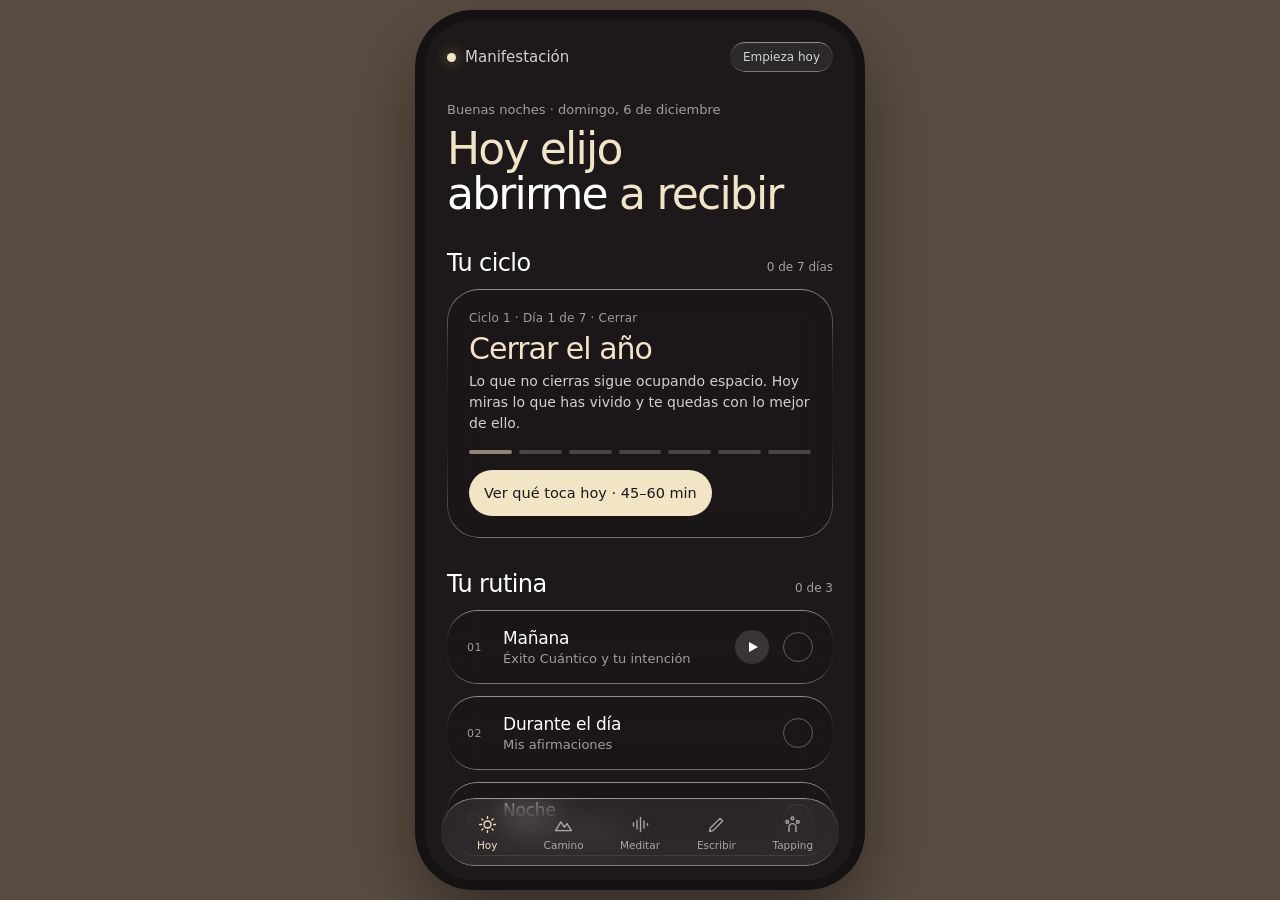
==== index.html @ 97fb7896 "Add files via upload" ====
<!doctype html>
<html lang="es">
<head>
<meta charset="utf-8">
<meta name="viewport" content="width=device-width, initial-scale=1, viewport-fit=cover">
<title>Manifestación</title>
<meta name="theme-color" content="#1d191a">
<meta name="apple-mobile-web-app-capable" content="yes">
<meta name="mobile-web-app-capable" content="yes">
<meta name="apple-mobile-web-app-status-bar-style" content="black-translucent">
<meta name="apple-mobile-web-app-title" content="Manifestación">
<link rel="manifest" href="manifest.webmanifest">
<link rel="apple-touch-icon" href="icons/apple-touch-icon.png">
<link rel="icon" href="icons/icon-192.png">
<link rel="stylesheet" href="fonts.css">
<link rel="stylesheet" href="styles.css">
</head>
<body>
<div class="app" id="app">

  <video class="bg on" id="v-hoy" data-src="media/hoy.mp4" poster="media/hoy.jpg" muted loop playsinline preload="none"></video>
  <video class="bg" id="v-camino" data-src="media/camino.mp4" poster="media/camino.jpg" muted loop playsinline preload="none"></video>
  <video class="bg" id="v-meditar" data-src="media/meditar.mp4" poster="media/meditar.jpg" muted loop playsinline preload="none"></video>
  <video class="bg" id="v-escribir" data-src="media/escribir.mp4" poster="media/escribir.jpg" muted loop playsinline preload="none"></video>
  <div class="shade"></div>

  <!-- HOY -->
  <section class="screen on" id="hoy">
    <div class="top"><div class="brand"><i></i>Manifestación</div><div class="pill glass" id="racha">Empieza hoy</div></div>
    <div class="eyebrow" id="fecha"></div>
    <h1>Hoy elijo<br><em>abrirme</em> a recibir</h1>

    <div class="sec"><b>Tu ciclo</b><span id="ciclo-meta"></span></div>
    <div id="cyc-card"></div>

    <div class="sec"><b>Tu rutina</b><span id="cuenta">0 de 3</span></div>
    <div class="card glass" data-r="manana">
      <span class="num">01</span>
      <div class="grow"><h3>Mañana</h3><p>Éxito Cuántico y tu intención</p></div>
      <button class="mini-play" id="hoy-play" aria-label="Reproducir Éxito Cuántico"><svg viewBox="0 0 12 12"><path d="M2 1l9 5-9 5z"/></svg></button>
      <button class="tick" data-tick="0" aria-label="Marcar mañana"><svg viewBox="0 0 24 24" fill="none" stroke-width="3" stroke-linecap="round" stroke-linejoin="round"><path d="M5 12l5 5 9-10"/></svg></button>
    </div>
    <div class="card glass" data-r="dia">
      <span class="num">02</span>
      <div class="grow"><h3>Durante el día</h3><p>Mis afirmaciones</p></div>
      <button class="tick" data-tick="1" aria-label="Marcar día"><svg viewBox="0 0 24 24" fill="none" stroke-width="3" stroke-linecap="round" stroke-linejoin="round"><path d="M5 12l5 5 9-10"/></svg></button>
    </div>
    <div class="card glass" data-r="noche">
      <span class="num">03</span>
      <div class="grow"><h3>Noche</h3><p>Tapping y gratitud</p></div>
      <button class="tick" data-tick="2" aria-label="Marcar noche"><svg viewBox="0 0 24 24" fill="none" stroke-width="3" stroke-linecap="round" stroke-linejoin="round"><path d="M5 12l5 5 9-10"/></svg></button>
    </div>

    <div class="slide glass" id="slide">
      <div class="lab" id="slab">Desliza para cerrar el día</div>
      <div class="thumb" id="thumb"><svg viewBox="0 0 24 24" fill="none" stroke-width="2" stroke-linecap="round" stroke-linejoin="round"><path d="M5 12h14M13 6l6 6-6 6"/></svg></div>
      <div class="chev"><svg viewBox="0 0 24 24" fill="none" stroke-width="2.2" stroke-linecap="round"><path d="M9 6l6 6-6 6"/></svg><svg viewBox="0 0 24 24" fill="none" stroke-width="2.2" stroke-linecap="round"><path d="M9 6l6 6-6 6"/></svg><svg viewBox="0 0 24 24" fill="none" stroke-width="2.2" stroke-linecap="round"><path d="M9 6l6 6-6 6"/></svg></div>
    </div>
  </section>

  <!-- CAMINO -->
  <section class="screen" id="camino">
    <div class="top"><div class="brand"><i></i>Mi camino</div><div class="pill glass" id="stage-pill"></div></div>
    <div class="eyebrow" id="camino-eyebrow">De dentro hacia fuera</div>
    <h1>Siete días,<br>un solo <em>viaje</em></h1>
    <div id="camino-list"></div>
  </section>

  <!-- MEDITAR -->
  <section class="screen" id="meditar">
    <div class="top"><div class="brand"><i></i>Meditar</div><div class="pill glass" id="med-hoy">Hoy: 0</div></div>
    <div class="orb-wrap">
      <div class="orb-glow"></div>
      <button class="orb glass" id="orb" aria-label="Reproducir o pausar">
        <svg id="orb-wave" viewBox="0 0 24 24" fill="none" stroke="#fff" stroke-width="2" stroke-linecap="round"><path d="M4 10v4M8 7v10M12 4v16M16 8v8M20 11v2"/></svg>
        <svg id="orb-pause" viewBox="0 0 24 24" fill="#fff" style="display:none"><rect x="6" y="5" width="4" height="14" rx="1.5"/><rect x="14" y="5" width="4" height="14" rx="1.5"/></svg>
      </button>
      <div class="orb-t" id="orbt">Toca para empezar</div>
    </div>
    <div class="now-t" id="now-t">Éxito Cuántico</div>
    <div class="prog" id="prog"><div class="prog-bar"><i id="prog-i"></i></div><div class="prog-t"><span id="t-cur">0:00</span><span id="t-dur">0:00</span></div></div>

    <div class="sec"><b>Biblioteca</b><span id="lib-count"></span></div>
    <div id="lib"></div>
    <button class="add glass" id="add">Añadir mis audios</button>
    <input type="file" id="file" accept="audio/*,.mp3" multiple hidden>
    <p class="note" id="add-note">Elige los MP3 de tu carpeta. Se guardan solo en este dispositivo.</p>
  </section>

  <!-- ESCRIBIR -->
  <section class="screen" id="escribir">
    <div class="top"><div class="brand"><i></i>Mis escritos</div><div class="pill glass" id="esc-pill"></div></div>
    <div class="eyebrow">Lo que has escrito, siempre contigo</div>
    <h1>Tu <em>visión</em></h1>
    <div id="esc-list"></div>
  </section>

  <!-- TAPPING: tu Centro Tapping dentro de la app -->
  <section class="screen" id="tapping">
    <iframe id="tap-frame" title="Centro Tapping" allow="autoplay; fullscreen" referrerpolicy="strict-origin-when-cross-origin"></iframe>
    <a class="tap-out glass" href="https://centrotapping.pages.dev/tapping" target="_blank" rel="noopener">Abrir aparte ↗</a>
  </section>

  <!-- pantalla de un día / de la rutina -->
  <div class="sheet" id="sheet" hidden><div class="sheet-in" id="sheet-in"></div></div>
  <div class="toast" id="toast" hidden></div>

  <!-- reproductor pequeño -->
  <div class="miniplayer glass" id="mp" hidden>
    <button class="mp-btn" id="mp-btn" aria-label="Pausar"><svg id="mp-i" viewBox="0 0 12 12"></svg></button>
    <div class="grow"><b id="mp-t"></b><div class="mp-bar"><i id="mp-i2"></i></div></div>
  </div>

  <nav class="glass" id="nav">
    <button class="on" data-s="hoy"><svg viewBox="0 0 24 24"><circle cx="12" cy="12" r="4"/><path d="M12 3v2M12 19v2M3 12h2M19 12h2M5.6 5.6L7 7M17 17l1.4 1.4M5.6 18.4L7 17M17 7l1.4-1.4"/></svg>Hoy</button>
    <button data-s="camino"><svg viewBox="0 0 24 24"><path d="M3 19l6-10 4 6 3-4 5 8z"/></svg>Camino</button>
    <button data-s="meditar"><svg viewBox="0 0 24 24"><path d="M4 10v4M8 7v10M12 4v16M16 8v8M20 11v2"/></svg>Meditar</button>
    <button data-s="escribir"><svg viewBox="0 0 24 24"><path d="M4 20l4-1 11-11-3-3L5 16z"/></svg>Escribir</button>
    <button data-s="tapping"><svg viewBox="0 0 24 24"><circle cx="12" cy="5" r="1.6"/><circle cx="6" cy="9" r="1.6"/><circle cx="18" cy="9" r="1.6"/><path d="M8 20v-5a4 4 0 018 0v5"/></svg>Tapping</button>
  </nav>
</div>
<script src="content.js"></script>
<script src="app.js"></script>
</body>
</html>
---- fonts.css ----
@font-face{font-family:'Manrope';font-style:normal;font-weight:300 500;font-display:swap;src:url(fonts/manrope-latin-300.woff2) format('woff2');unicode-range:U+0000-00FF, U+0131, U+0152-0153, U+02BB-02BC, U+02C6, U+02DA, U+02DC, U+0304, U+0308, U+0329, U+2000-206F, U+20AC, U+2122, U+2191, U+2193, U+2212, U+2215, U+FEFF, U+FFFD}
@font-face{font-family:'Manrope';font-style:normal;font-weight:300 500;font-display:swap;src:url(fonts/manrope-latin-ext-300.woff2) format('woff2');unicode-range:U+0100-02BA, U+02BD-02C5, U+02C7-02CC, U+02CE-02D7, U+02DD-02FF, U+0304, U+0308, U+0329, U+1D00-1DBF, U+1E00-1E9F, U+1EF2-1EFF, U+2020, U+20A0-20AB, U+20AD-20C4, U+2113, U+2C60-2C7F, U+A720-A7FF}
---- styles.css ----
:root{
  --bg:#1d191a; --cream:#F1E5C6;
  --t1:#fff; --t2:rgba(255,255,255,.8); --t3:rgba(255,255,255,.58); --t4:rgba(255,255,255,.3);
}
*{box-sizing:border-box;margin:0;padding:0;-webkit-tap-highlight-color:transparent}
html,body{height:100%;background:#5A4C41;font-family:'Manrope',system-ui,-apple-system,sans-serif;color:var(--t1);overscroll-behavior:none}
body{display:flex;justify-content:center;align-items:center}
button{font:inherit;color:inherit}

/* en ordenador se ve dentro de un marco; en el iPhone ocupa toda la pantalla */
.app{position:relative;width:100%;height:100vh;height:100dvh;max-width:430px;overflow:hidden;background:var(--bg)}
@media(min-width:600px){
  .app{height:860px;max-height:96vh;border-radius:48px;box-shadow:0 0 0 10px #151213,0 30px 80px rgba(0,0,0,.5)}
}
.bg{position:absolute;inset:0;width:100%;height:100%;object-fit:cover;opacity:0;transition:opacity .8s ease;background:var(--bg)}
.bg.on{opacity:1}
.shade{position:absolute;inset:0;background:linear-gradient(180deg,rgba(29,25,26,.55) 0%,rgba(29,25,26,.25) 38%,rgba(29,25,26,.8) 100%);pointer-events:none}

.screen{position:absolute;inset:0;padding:calc(env(safe-area-inset-top) + 22px) 22px calc(env(safe-area-inset-bottom) + 112px);display:none;flex-direction:column;overflow-y:auto;scrollbar-width:none;-webkit-overflow-scrolling:touch}
.has-mini .screen{padding-bottom:calc(env(safe-area-inset-bottom) + 178px)}
.screen::-webkit-scrollbar{display:none}
.screen.on{display:flex;animation:up .6s cubic-bezier(.22,1,.36,1) both}
@keyframes up{from{opacity:0;transform:translateY(14px)}to{opacity:1;transform:none}}

/* cristal líquido */
.glass{position:relative;background:rgba(255,255,255,.07);backdrop-filter:blur(14px) saturate(1.2);-webkit-backdrop-filter:blur(14px) saturate(1.2);box-shadow:inset 0 1px 1px rgba(255,255,255,.14)}
.glass::before{content:"";position:absolute;inset:0;border-radius:inherit;padding:1.2px;pointer-events:none;
  background:linear-gradient(180deg,rgba(255,255,255,.45),rgba(255,255,255,.12) 22%,rgba(255,255,255,0) 45%,rgba(255,255,255,0) 60%,rgba(255,255,255,.12) 80%,rgba(255,255,255,.4));
  -webkit-mask:linear-gradient(#000 0 0) content-box,linear-gradient(#000 0 0);-webkit-mask-composite:xor;mask-composite:exclude}
.glass.sel{background:rgba(241,229,198,.17)}

.top{display:flex;justify-content:space-between;align-items:center;margin-bottom:30px;flex:none}
.brand{font-size:15px;color:var(--t2);display:flex;align-items:center;gap:9px}
.brand i{width:9px;height:9px;border-radius:50%;background:var(--cream);box-shadow:0 0 14px rgba(220,200,80,.6)}
.pill{padding:8px 13px;border-radius:99px;font-size:12px;color:var(--t2);font-weight:500}
.eyebrow{font-size:13px;color:var(--t3);margin-bottom:10px}
h1{font-weight:300;font-size:44px;line-height:1.02;letter-spacing:-1.8px;color:var(--cream)}
h1 em{font-style:normal;color:#fff}
.lead{font-size:16px;line-height:1.5;color:var(--t2);margin-top:14px;max-width:320px}
.sec{display:flex;justify-content:space-between;align-items:baseline;margin:32px 0 12px}
.sec b{font-weight:400;font-size:24px;letter-spacing:-.6px}
.sec span{font-size:12px;color:var(--t3)}
.note{font-size:11.5px;color:var(--t3);text-align:center;margin-top:14px;line-height:1.5}
.grow{flex:1;min-width:0}

/* hoy */
.card{border-radius:30px;padding:18px 20px;display:flex;align-items:center;gap:14px;margin-bottom:12px;cursor:pointer;transition:transform .2s,background .3s;flex:none}
.card:active{transform:scale(.98)}
.num{font-size:11px;font-weight:500;color:var(--t3);letter-spacing:.6px;min-width:22px}
.card h3{font-weight:500;font-size:17px;letter-spacing:-.2px}
.card p{font-size:13px;color:var(--t3);margin-top:3px}
.tick{width:30px;height:30px;border-radius:50%;border:1.5px solid var(--t4);background:none;display:grid;place-items:center;transition:.25s;flex:none;cursor:pointer;padding:0}
.card.sel .tick,.tick.on{background:var(--cream);border-color:var(--cream)}
.tick svg{width:13px;height:13px;stroke:#1d191a;opacity:0;transition:.2s}
.card.sel .tick svg,.tick.on svg{opacity:1}
.mini-play{all:unset;width:34px;height:34px;border-radius:50%;background:rgba(255,255,255,.13);display:grid;place-items:center;cursor:pointer;flex:none}
.mini-play svg,.play svg{width:12px;height:12px;fill:#fff;margin-left:2px}

.slide{position:relative;height:58px;border-radius:99px;margin-top:20px;flex:none;touch-action:none;user-select:none;-webkit-user-select:none}
.slide .lab{position:absolute;inset:0;display:grid;place-items:center;font-size:14px;font-weight:500;color:var(--t3);padding-left:34px}
.thumb{position:absolute;left:7px;top:7px;width:44px;height:44px;border-radius:50%;background:#fff;display:grid;place-items:center;cursor:grab;transition:transform .3s cubic-bezier(.22,1,.36,1),left .3s cubic-bezier(.22,1,.36,1)}
.thumb.drag{transition:none}
.thumb svg{width:18px;height:18px;stroke:#2a2526}
.chev{position:absolute;right:18px;top:0;bottom:0;display:flex;align-items:center;pointer-events:none}
.chev svg{width:14px;height:14px;stroke:#fff}
.chev svg:nth-child(1){opacity:.35}.chev svg:nth-child(2){opacity:.5}.chev svg:nth-child(3){opacity:.7}
.slide.done .lab{color:var(--cream);padding:0}
.slide.done .thumb{transform:none;left:calc(100% - 51px);pointer-events:none}
.slide.done .chev{display:none}
.slide.done{cursor:pointer}

/* camino */
.stage{border-radius:32px;padding:20px 22px;margin-bottom:12px;display:flex;gap:18px;align-items:flex-start;cursor:pointer;transition:opacity .3s,background .3s;flex:none}
.stage .big{font-weight:300;font-size:38px;letter-spacing:-1.5px;color:var(--cream);line-height:1}
.stage h3{font-weight:500;font-size:18px;letter-spacing:-.3px}
.stage p{font-size:13px;line-height:1.45;color:var(--t2);margin-top:5px}
.stage.now{background:rgba(241,229,198,.16)}
.stage.dim{opacity:.62}
.tag{display:inline-block;margin-top:10px;font-size:11px;font-weight:500;color:#1d191a;background:var(--cream);padding:5px 10px;border-radius:99px}
.tag.done{background:rgba(255,255,255,.14);color:var(--t2)}
.chips{display:flex;flex-wrap:wrap;gap:6px;margin-top:10px}
.chip{all:unset;font-size:11.5px;font-weight:500;padding:6px 11px;border-radius:99px;background:rgba(255,255,255,.12);color:var(--t2);cursor:pointer}
.chip.off{opacity:.45}

/* meditar */
.orb-wrap{display:flex;flex-direction:column;align-items:center;margin:6px 0 6px;position:relative;flex:none}
.orb-glow{position:absolute;width:260px;height:200px;top:-34px;background:radial-gradient(ellipse at center,rgba(220,200,80,.5) 0%,rgba(180,160,40,.2) 40%,transparent 70%);animation:breathe 5s ease-in-out infinite;pointer-events:none}
@keyframes breathe{50%{transform:scale(1.18);opacity:.75}}
.orb{all:unset;position:relative;width:84px;height:84px;border-radius:50%;display:grid;place-items:center;cursor:pointer;background:rgba(255,255,255,.08);backdrop-filter:blur(14px);-webkit-backdrop-filter:blur(14px);box-shadow:inset 0 1px 1px rgba(255,255,255,.2)}
.orb svg{width:34px;height:34px}
.orb-t{margin-top:14px;font-size:12px;color:var(--t2)}
.now-t{font-weight:300;font-size:26px;letter-spacing:-.8px;text-align:center;margin-top:6px;flex:none}
.prog{margin-top:14px;flex:none}
.prog-bar{height:22px;display:flex;align-items:center;cursor:pointer}
.prog-bar::before{content:"";display:block;width:100%;height:3px;border-radius:3px;background:rgba(255,255,255,.2)}
.prog-bar{position:relative}
.prog-bar i{position:absolute;left:0;top:50%;height:3px;margin-top:-1.5px;border-radius:3px;background:var(--cream);width:0}
.prog-t{display:flex;justify-content:space-between;font-size:11.5px;color:var(--t3)}
.row{display:flex;align-items:center;gap:14px;padding:15px 18px;border-radius:26px;margin-bottom:10px;cursor:pointer;flex:none}
.row.cur{background:rgba(241,229,198,.17)}
.row.off{opacity:.55}
.row h4{font-weight:500;font-size:15px}
.row p{font-size:12px;color:var(--t3);margin-top:2px}
.play{width:34px;height:34px;border-radius:50%;background:rgba(255,255,255,.13);display:grid;place-items:center;flex:none}
.add{all:unset;display:block;text-align:center;margin-top:8px;padding:16px;border-radius:99px;font-size:14px;font-weight:500;color:var(--cream);cursor:pointer;position:relative;flex:none}
.add.glass{background:rgba(255,255,255,.07)}

/* escribir */
.soon{border-radius:30px;padding:22px;margin-top:30px}
.soon h3{font-weight:500;font-size:18px;color:var(--cream);margin-bottom:8px}
.soon p{font-size:14px;line-height:1.55;color:var(--t2)}

/* reproductor pequeño */
.miniplayer.glass{position:absolute;left:16px;right:16px;bottom:calc(env(safe-area-inset-bottom) + 92px);height:56px;border-radius:99px;display:flex;align-items:center;gap:12px;padding:0 10px 0 8px;z-index:19}
.miniplayer[hidden]{display:none}
.mp-btn{all:unset;width:40px;height:40px;border-radius:50%;background:#fff;display:grid;place-items:center;cursor:pointer;flex:none}
.mp-btn svg{width:13px;height:13px;fill:#2a2526}
.miniplayer b{font-weight:500;font-size:13px;display:block;white-space:nowrap;overflow:hidden;text-overflow:ellipsis}
.mp-bar{height:3px;border-radius:3px;background:rgba(255,255,255,.2);margin-top:6px;position:relative}
.mp-bar i{position:absolute;left:0;top:0;bottom:0;border-radius:3px;background:var(--cream);width:0}

/* barra inferior */
nav.glass{position:absolute;left:16px;right:16px;bottom:calc(env(safe-area-inset-bottom) + 14px);height:68px;border-radius:99px;display:flex;justify-content:space-around;align-items:center;z-index:20;padding:0 8px}
nav button{all:unset;flex:1;display:flex;flex-direction:column;align-items:center;gap:4px;font-size:10.5px;font-weight:500;color:var(--t3);cursor:pointer;padding:8px 0;transition:.25s}
nav button svg{width:21px;height:21px;stroke:currentColor;fill:none;stroke-width:1.6;stroke-linecap:round;stroke-linejoin:round}
nav button.on{color:var(--cream)}

/* tarjeta del ciclo */
.cyc{border-radius:32px;padding:22px;cursor:pointer;flex:none}
.cyc .k{font-size:12px;color:var(--t3);font-weight:500;letter-spacing:.2px}
.cyc h2{font-weight:300;font-size:30px;letter-spacing:-1px;color:var(--cream);margin:8px 0 6px;line-height:1.08}
.cyc p{font-size:14px;line-height:1.5;color:var(--t2)}
.dots{display:flex;gap:7px;margin:16px 0 4px}
.dots i{flex:1;height:4px;border-radius:4px;background:rgba(255,255,255,.2)}
.dots i.d{background:var(--cream)}
.dots i.c{background:rgba(241,229,198,.55)}
.btn{all:unset;display:block;text-align:center;margin-top:16px;padding:15px;border-radius:99px;background:var(--cream);color:#1d191a;font-size:14.5px;font-weight:500;cursor:pointer}
.btn.ghost{background:rgba(255,255,255,.12);color:var(--cream)}

/* camino */
.etapa{margin-top:26px}
.etapa h3{font-weight:300;font-size:24px;letter-spacing:-.6px;display:flex;gap:12px;align-items:baseline}
.etapa h3 b{font-weight:300;color:var(--cream);font-size:30px;letter-spacing:-1px}
.etapa>p{font-size:13px;color:var(--t3);margin:4px 0 12px}
.day{display:flex;align-items:center;gap:14px;padding:15px 18px;border-radius:26px;margin-bottom:10px;cursor:pointer}
.day.now{background:rgba(241,229,198,.17)}
.day h4{font-weight:500;font-size:15px}
.day p{font-size:12px;color:var(--t3);margin-top:2px}
.dm{width:30px;height:30px;border-radius:50%;border:1.5px solid var(--t4);display:grid;place-items:center;flex:none;font-size:12px;font-weight:500;color:var(--t2)}
.day.done .dm{background:var(--cream);border-color:var(--cream);color:#1d191a}
.day.now .dm{border-color:var(--cream);color:var(--cream)}

/* escribir */
.vis{border-radius:30px;padding:20px 22px;margin-top:22px}
.vis .it{padding:10px 0;border-bottom:1px solid rgba(255,255,255,.1)}
.vis .it:last-child{border:0;padding-bottom:0}
.vis small{display:block;font-size:11.5px;color:var(--t3);margin-bottom:4px;font-weight:500}
.vis span{font-size:15px;line-height:1.45;color:var(--t1);white-space:pre-wrap}
.vis em{font-style:normal;color:var(--t3);font-size:14px;line-height:1.5}

/* pantalla de un día */
.sheet{position:absolute;inset:0;z-index:40;background:rgba(22,18,19,.95);backdrop-filter:blur(22px);-webkit-backdrop-filter:blur(22px);animation:up .45s cubic-bezier(.22,1,.36,1) both}
.sheet[hidden]{display:none}
.sheet-in{position:absolute;inset:0;overflow-y:auto;padding:calc(env(safe-area-inset-top) + 18px) 22px calc(env(safe-area-inset-bottom) + 40px);-webkit-overflow-scrolling:touch;scrollbar-width:none}
.sheet-in::-webkit-scrollbar{display:none}
.back{all:unset;width:42px;height:42px;border-radius:50%;display:grid;place-items:center;cursor:pointer;position:relative;background:rgba(255,255,255,.08)}
.back svg{width:18px;height:18px;stroke:#fff;fill:none;stroke-width:2;stroke-linecap:round;stroke-linejoin:round}
.sh-top{display:flex;justify-content:space-between;align-items:center;margin-bottom:26px}
.sh-meta{font-size:12px;color:var(--t3);font-weight:500}
.sheet h1{font-size:36px;margin-bottom:12px}
.sh-why{font-size:15px;line-height:1.55;color:var(--t2)}
.sh-prog{display:flex;align-items:center;gap:12px;margin:22px 0 6px;font-size:12px;color:var(--t3)}
.sh-prog .dots{flex:1;margin:0}
.step{border-radius:28px;padding:18px 20px;margin-top:14px}
.step .q{font-size:15.5px;line-height:1.5;font-weight:500;color:var(--t1)}
.step .h{font-size:12.5px;line-height:1.5;color:var(--t3);margin-top:6px}
.step .n{font-size:11px;font-weight:500;color:var(--cream);letter-spacing:.5px;margin-bottom:8px;display:block}
.step textarea{width:100%;margin-top:12px;min-height:96px;resize:none;border:0;outline:0;border-radius:18px;padding:14px;font:inherit;font-size:16px;line-height:1.55;color:#fff;background:rgba(0,0,0,.28);overflow:hidden}
.step textarea::placeholder{color:var(--t4)}
.step.ok{background:rgba(241,229,198,.1)}
.srow{display:flex;gap:14px;align-items:flex-start}
.srow .grow p{font-size:15px;line-height:1.55;color:var(--t1)}
.srow .tick{margin-top:1px}
.more{margin-top:12px;padding-left:2px}
.more li{font-size:13.5px;line-height:1.55;color:var(--t2);margin:7px 0 0 16px}
.arow{display:flex;gap:14px;align-items:center;cursor:pointer}
.arow .play{flex:none}
.arow h4{font-weight:500;font-size:15px}
.arow p{font-size:12.5px;line-height:1.5;color:var(--t2);margin-top:4px}
.arow .st{font-size:11.5px;color:var(--cream);margin-top:6px;font-weight:500}
.field{width:100%;margin-top:10px;border:0;outline:0;border-radius:16px;padding:13px 14px;font:inherit;font-size:16px;color:#fff;background:rgba(0,0,0,.28)}
.sh-end{margin-top:26px}
.toast{position:absolute;left:24px;right:24px;top:calc(env(safe-area-inset-top) + 20px);z-index:60;background:rgba(241,229,198,.96);color:#1d191a;border-radius:20px;padding:14px 18px;font-size:14px;font-weight:500;text-align:center;animation:up .4s both}
.toast[hidden]{display:none}

.cyc.glass{background:rgba(24,20,21,.5)}
.card.glass,.day.glass,.stage.glass{background:rgba(24,20,21,.38)}
.card.glass.sel,.day.glass.now{background:rgba(241,229,198,.2)}

/* tapping */
.screen#tapping{padding:0;overflow:hidden}
.screen#tapping.on{display:block}
#tap-frame{position:absolute;left:0;right:0;top:0;bottom:calc(env(safe-area-inset-bottom) + 94px);width:100%;height:calc(100% - env(safe-area-inset-bottom) - 94px);border:0;background:#242220}
.tap-out{position:absolute;right:14px;top:calc(env(safe-area-inset-top) + 10px);z-index:5;padding:8px 13px;border-radius:99px;font-size:12px;font-weight:500;color:var(--t1);text-decoration:none;background:rgba(24,20,21,.7)}
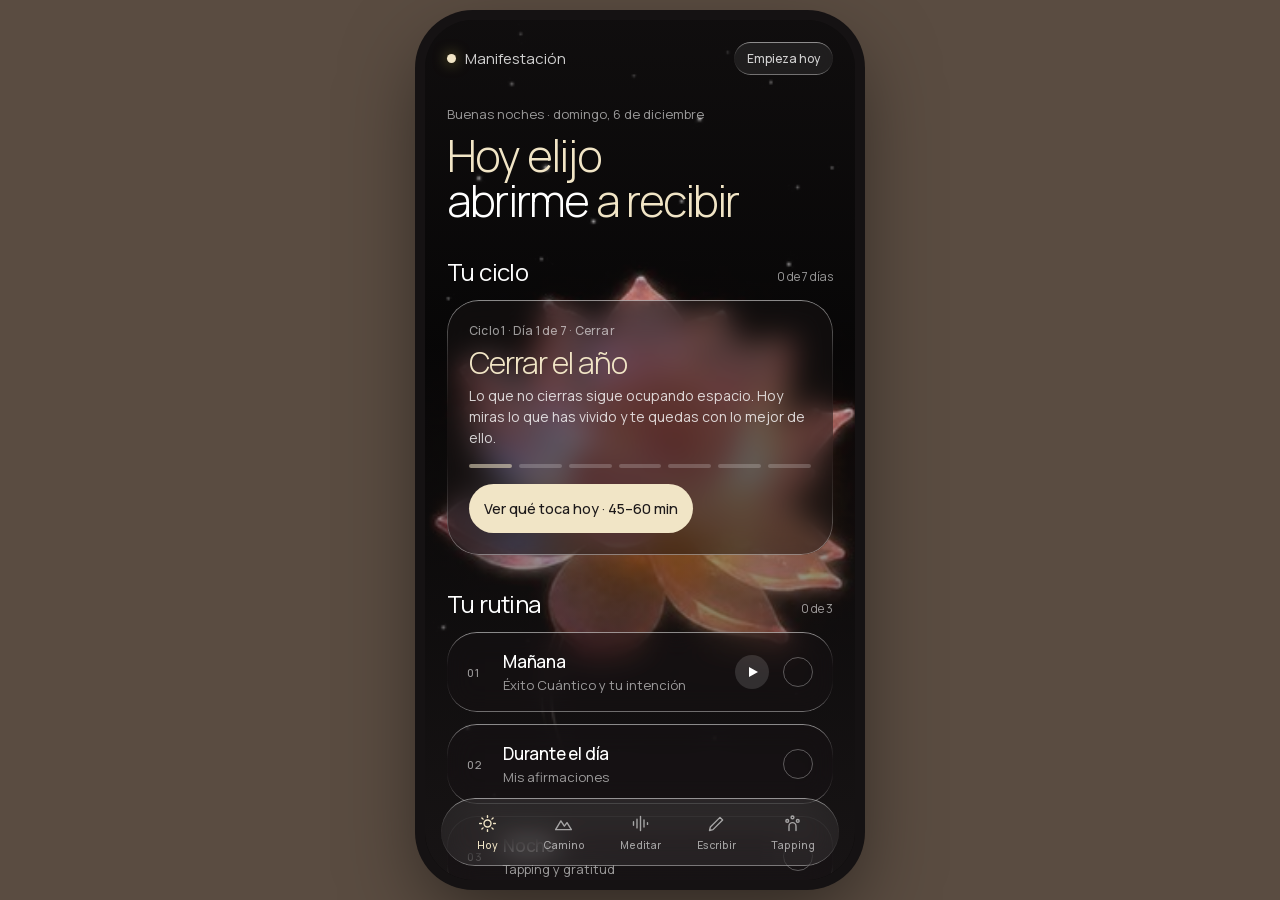
==== commit 708d4ff2: "Add files via upload" ====
--- a/index.html
+++ b/index.html
@@ -10,18 +10,18 @@
 <meta name="apple-mobile-web-app-status-bar-style" content="black-translucent">
 <meta name="apple-mobile-web-app-title" content="Manifestación">
 <link rel="manifest" href="manifest.webmanifest">
-<link rel="apple-touch-icon" href="icons/apple-touch-icon.png">
-<link rel="icon" href="icons/icon-192.png">
+<link rel="apple-touch-icon" href="apple-touch-icon.png">
+<link rel="icon" href="icon-192.png">
 <link rel="stylesheet" href="fonts.css">
 <link rel="stylesheet" href="styles.css">
 </head>
 <body>
 <div class="app" id="app">
 
-  <video class="bg on" id="v-hoy" data-src="media/hoy.mp4" poster="media/hoy.jpg" muted loop playsinline preload="none"></video>
-  <video class="bg" id="v-camino" data-src="media/camino.mp4" poster="media/camino.jpg" muted loop playsinline preload="none"></video>
-  <video class="bg" id="v-meditar" data-src="media/meditar.mp4" poster="media/meditar.jpg" muted loop playsinline preload="none"></video>
-  <video class="bg" id="v-escribir" data-src="media/escribir.mp4" poster="media/escribir.jpg" muted loop playsinline preload="none"></video>
+  <video class="bg on" id="v-hoy" data-src="hoy.mp4" poster="hoy.jpg" muted loop playsinline preload="none"></video>
+  <video class="bg" id="v-camino" data-src="camino.mp4" poster="camino.jpg" muted loop playsinline preload="none"></video>
+  <video class="bg" id="v-meditar" data-src="meditar.mp4" poster="meditar.jpg" muted loop playsinline preload="none"></video>
+  <video class="bg" id="v-escribir" data-src="escribir.mp4" poster="escribir.jpg" muted loop playsinline preload="none"></video>
   <div class="shade"></div>
 
   <!-- HOY -->
@@ -83,7 +83,7 @@
     <div class="sec"><b>Biblioteca</b><span id="lib-count"></span></div>
     <div id="lib"></div>
     <button class="add glass" id="add">Añadir mis audios</button>
-    <input type="file" id="file" accept="audio/*,.mp3" multiple hidden>
+    <input type="file" id="file" multiple hidden>
     <p class="note" id="add-note">Elige los MP3 de tu carpeta. Se guardan solo en este dispositivo.</p>
   </section>
 
--- a/fonts.css
+++ b/fonts.css
@@ -1,2 +1,2 @@
-@font-face{font-family:'Manrope';font-style:normal;font-weight:300 500;font-display:swap;src:url(fonts/manrope-latin-300.woff2) format('woff2');unicode-range:U+0000-00FF, U+0131, U+0152-0153, U+02BB-02BC, U+02C6, U+02DA, U+02DC, U+0304, U+0308, U+0329, U+2000-206F, U+20AC, U+2122, U+2191, U+2193, U+2212, U+2215, U+FEFF, U+FFFD}
-@font-face{font-family:'Manrope';font-style:normal;font-weight:300 500;font-display:swap;src:url(fonts/manrope-latin-ext-300.woff2) format('woff2');unicode-range:U+0100-02BA, U+02BD-02C5, U+02C7-02CC, U+02CE-02D7, U+02DD-02FF, U+0304, U+0308, U+0329, U+1D00-1DBF, U+1E00-1E9F, U+1EF2-1EFF, U+2020, U+20A0-20AB, U+20AD-20C4, U+2113, U+2C60-2C7F, U+A720-A7FF}
+@font-face{font-family:'Manrope';font-style:normal;font-weight:300 500;font-display:swap;src:url(manrope-latin-300.woff2) format('woff2');unicode-range:U+0000-00FF, U+0131, U+0152-0153, U+02BB-02BC, U+02C6, U+02DA, U+02DC, U+0304, U+0308, U+0329, U+2000-206F, U+20AC, U+2122, U+2191, U+2193, U+2212, U+2215, U+FEFF, U+FFFD}
+@font-face{font-family:'Manrope';font-style:normal;font-weight:300 500;font-display:swap;src:url(manrope-latin-ext-300.woff2) format('woff2');unicode-range:U+0100-02BA, U+02BD-02C5, U+02C7-02CC, U+02CE-02D7, U+02DD-02FF, U+0304, U+0308, U+0329, U+1D00-1DBF, U+1E00-1E9F, U+1EF2-1EFF, U+2020, U+20A0-20AB, U+20AD-20C4, U+2113, U+2C60-2C7F, U+A720-A7FF}
